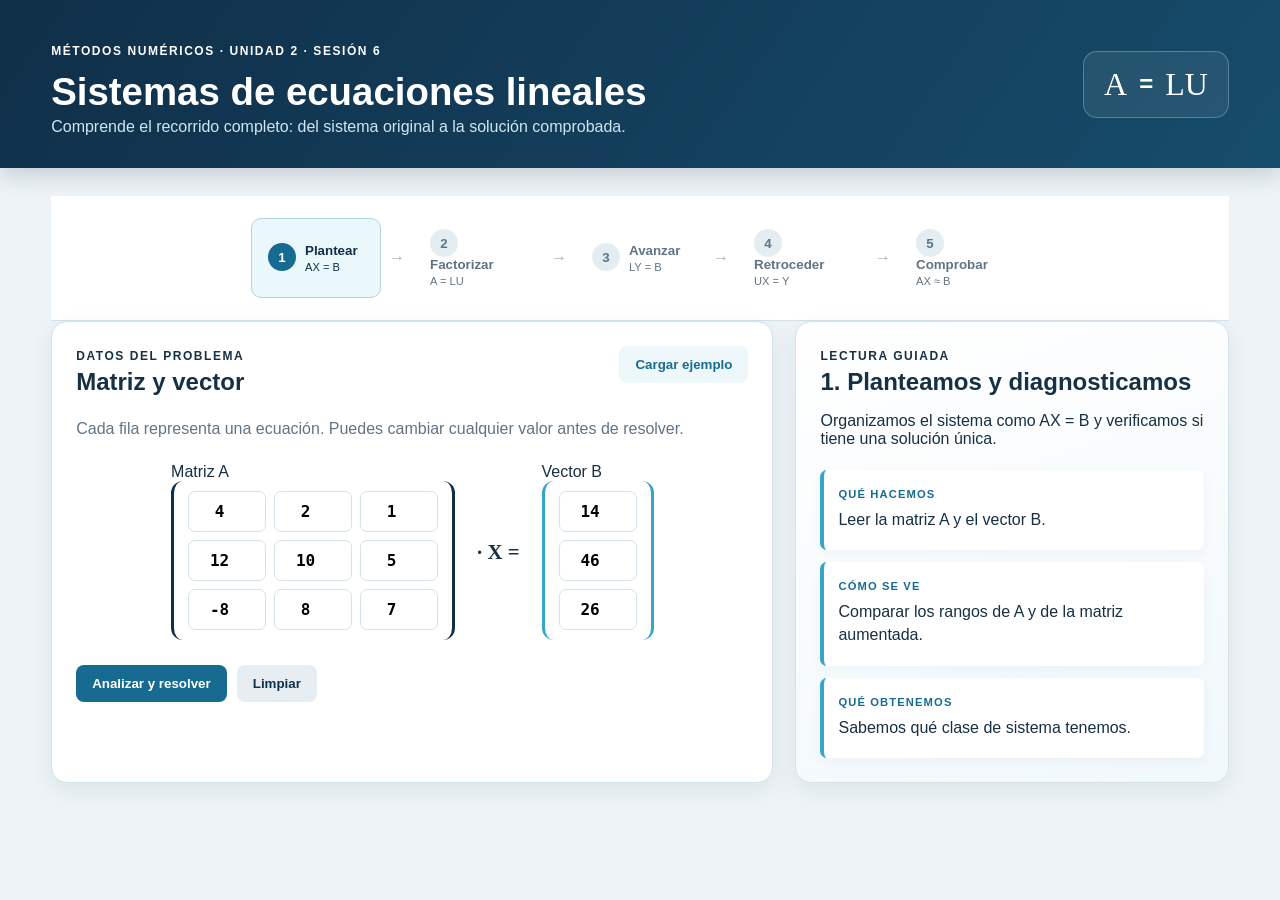
==== index.html @ 45e0201d "Publicar aplicación web de la Sesión 6" ====
<!doctype html>
<html lang="es">
<head>
  <meta charset="utf-8">
  <meta name="viewport" content="width=device-width, initial-scale=1">
  <title>Sesión 6 · Sistemas lineales y LU</title>
  <link rel="stylesheet" href="styles.css">
</head>
<body>
  <header class="hero">
    <div>
      <p class="eyebrow">MÉTODOS NUMÉRICOS · UNIDAD 2 · SESIÓN 6</p>
      <h1>Sistemas de ecuaciones lineales</h1>
      <p class="subtitle">Comprende el recorrido completo: del sistema original a la solución comprobada.</p>
    </div>
    <div class="hero-badge"><span>A</span><b>=</b><span>LU</span></div>
  </header>

  <main>
    <nav class="flow" aria-label="Etapas del ejercicio">
      <button class="flow-step active" data-stage="0"><span>1</span><b>Plantear</b><small>AX = B</small></button>
      <i>→</i>
      <button class="flow-step" data-stage="1"><span>2</span><b>Factorizar</b><small>A = LU</small></button>
      <i>→</i>
      <button class="flow-step" data-stage="2"><span>3</span><b>Avanzar</b><small>LY = B</small></button>
      <i>→</i>
      <button class="flow-step" data-stage="3"><span>4</span><b>Retroceder</b><small>UX = Y</small></button>
      <i>→</i>
      <button class="flow-step" data-stage="4"><span>5</span><b>Comprobar</b><small>AX ≈ B</small></button>
    </nav>

    <section class="workspace">
      <aside class="input-card">
        <div class="section-heading">
          <div><span class="kicker">DATOS DEL PROBLEMA</span><h2>Matriz y vector</h2></div>
          <button id="loadExample" class="ghost">Cargar ejemplo</button>
        </div>
        <p class="helper">Cada fila representa una ecuación. Puedes cambiar cualquier valor antes de resolver.</p>
        <div class="equation-layout">
          <div><label>Matriz A</label><div id="matrixA" class="matrix-grid"></div></div>
          <div class="operator">· X =</div>
          <div><label>Vector B</label><div id="vectorB" class="vector-grid"></div></div>
        </div>
        <div class="actions">
          <button id="solve" class="primary">Analizar y resolver</button>
          <button id="reset" class="secondary">Limpiar</button>
        </div>
        <div id="message" class="message hidden"></div>
      </aside>

      <section class="explain-card">
        <span class="kicker">LECTURA GUIADA</span>
        <h2 id="stageTitle">1. Planteamos el sistema</h2>
        <p id="stageIntro">Primero identificamos qué representan los datos antes de realizar operaciones.</p>
        <div class="triple">
          <article><span>QUÉ HACEMOS</span><p id="whatText">Organizamos los coeficientes en A y los términos independientes en B.</p></article>
          <article><span>CÓMO SE VE</span><p id="howText">La expresión AX = B reúne todas las ecuaciones del sistema.</p></article>
          <article><span>QUÉ OBTENEMOS</span><p id="resultText">Una representación lista para analizar y resolver.</p></article>
        </div>
      </section>
    </section>

    <section id="results" class="results hidden">
      <div id="classification" class="classification"></div>
      <div class="stage-panel" id="stagePanel"></div>
      <div class="reuse-card">
        <div>
          <span class="kicker">SIMULACIÓN DE CAMBIO DE TRÁFICO</span>
          <h3>Reutilizar L y U con un nuevo vector B</h3>
          <p>Cambia el vector sin repetir la factorización. La guía propone B₂ = (20, 62, 30)ᵀ.</p>
        </div>
        <div id="reuseB" class="reuse-inputs">
          <input type="number" value="20" aria-label="nuevo b1">
          <input type="number" value="62" aria-label="nuevo b2">
          <input type="number" value="30" aria-label="nuevo b3">
          <button id="reuse" class="primary">Resolver sin refactorizar</button>
        </div>
        <div id="reuseResult" class="hidden"></div>
      </div>
      <div class="step-controls">
        <button id="previous" class="secondary">← Anterior</button>
        <div><span id="stageCounter">Etapa 1 de 5</span><div class="progress"><i id="progressBar"></i></div></div>
        <button id="next" class="primary">Siguiente →</button>
      </div>
    </section>
  </main>
  <script src="app.js"></script>
</body>
</html>
---- styles.css ----
:root{--navy:#102f49;--blue:#176b91;--cyan:#36a6c8;--ink:#173042;--muted:#607485;--line:#d6e2e9;--soft:#f4f8fa;--white:#fff;--green:#16836b;--amber:#c57b16;--red:#b94343}
*{box-sizing:border-box}body{margin:0;background:#edf3f6;color:var(--ink);font-family:Inter,Segoe UI,Arial,sans-serif}.hero{display:flex;justify-content:space-between;align-items:center;padding:32px max(4vw,32px);color:#fff;background:linear-gradient(125deg,#102f49,#164c6b);box-shadow:0 7px 22px #102f4930}.eyebrow,.kicker{font-size:.75rem;font-weight:800;letter-spacing:.13em}.hero h1{margin:.25rem 0;font-size:clamp(1.8rem,3vw,3rem)}.subtitle{margin:0;color:#cfe7f2}.hero-badge{display:flex;gap:12px;align-items:center;padding:14px 20px;border:1px solid #ffffff40;border-radius:14px;background:#ffffff12;font-size:1.5rem}.hero-badge span{font-family:Cambria,serif;font-size:2rem}.flow{display:flex;align-items:stretch;justify-content:center;gap:8px;padding:22px 4vw;background:#fff;border-bottom:1px solid var(--line)}.flow-step{min-width:130px;padding:10px 16px;border:1px solid transparent;border-radius:10px;background:transparent;color:var(--muted);text-align:left;cursor:pointer}.flow-step span{float:left;display:grid;place-items:center;width:28px;height:28px;margin-right:9px;border-radius:50%;background:#e4edf2;font-weight:800}.flow-step b,.flow-step small{display:block}.flow-step small{margin-top:3px}.flow-step.active{color:var(--navy);border-color:#afd3e2;background:#eaf7fb}.flow-step.active span{color:#fff;background:var(--blue)}.flow i{align-self:center;color:#9eb0bb;font-style:normal}main{max-width:1500px;margin:auto;padding:28px 4vw 50px}.workspace{display:grid;grid-template-columns:1.25fr .75fr;gap:22px}.input-card,.explain-card,.results{background:#fff;border:1px solid var(--line);border-radius:16px;box-shadow:0 8px 25px #16364b12}.input-card,.explain-card{padding:24px}.section-heading{display:flex;justify-content:space-between;gap:12px;align-items:start}h2{margin:.25rem 0 .5rem}.helper{color:var(--muted)}.equation-layout{display:flex;gap:22px;align-items:center;justify-content:center;margin:25px 0}.matrix-grid{display:grid;grid-template-columns:repeat(3,78px);gap:8px;padding:10px 14px;border-left:3px solid var(--navy);border-right:3px solid var(--navy);border-radius:12px}.vector-grid{display:grid;gap:8px;padding:10px 14px;border-left:3px solid var(--cyan);border-right:3px solid var(--cyan);border-radius:12px}.matrix-grid input,.vector-grid input{width:78px;padding:10px;border:1px solid var(--line);border-radius:7px;text-align:center;font:600 1rem Consolas,monospace}.operator{font:700 1.3rem Cambria,serif}.actions{display:flex;gap:10px}.primary,.secondary,.ghost{border:0;border-radius:8px;padding:11px 16px;font-weight:750;cursor:pointer}.primary{color:#fff;background:var(--blue)}.secondary{color:var(--navy);background:#e6eef3}.ghost{color:var(--blue);background:#eef8fb}.explain-card{background:linear-gradient(160deg,#fff,#f1f8fb)}.triple{display:grid;gap:12px;margin-top:22px}.triple article{padding:14px;border-left:4px solid var(--cyan);background:#fff;border-radius:7px;box-shadow:0 3px 12px #16364b0b}.triple span{font-size:.7rem;font-weight:800;color:var(--blue);letter-spacing:.1em}.triple p{margin:.35rem 0;line-height:1.45}.message{margin-top:14px;padding:12px;border-radius:8px;background:#fff0f0;color:var(--red)}.hidden{display:none!important}.results{margin-top:22px;padding:24px}.classification{display:flex;gap:14px;align-items:center;padding:15px;border-radius:10px;background:#eef8f4;border:1px solid #b8dfd2}.classification strong{font-size:1.05rem}.pill{padding:6px 10px;border-radius:20px;color:#fff;background:var(--green);font-weight:800}.stage-panel{min-height:330px;padding:25px 0}.stage-panel h3{font-size:1.45rem;margin:0 0 8px}.stage-panel>p{color:var(--muted)}.matrix-row{display:flex;flex-wrap:wrap;gap:25px;align-items:center;margin:22px 0}.matrix-box{padding:14px 18px;background:var(--soft);border-left:3px solid var(--navy);border-right:3px solid var(--navy);border-radius:10px}.matrix-box h4{margin:0 0 10px;text-align:center;color:var(--blue)}table.math{border-collapse:collapse;font-family:Consolas,monospace}table.math td{padding:6px 13px;text-align:right}.equals{font:700 1.8rem Cambria,serif}.step-list{display:grid;gap:8px;margin-top:18px}.calc-step{display:grid;grid-template-columns:38px 160px 1fr auto;gap:12px;align-items:center;padding:11px 14px;border:1px solid var(--line);border-radius:9px}.calc-step span:first-child{display:grid;place-items:center;width:28px;height:28px;border-radius:50%;background:#deedf3}.calc-step code{color:var(--blue)}.calc-step b{font-family:Consolas,monospace}.verification{padding:16px;border-radius:10px;background:#eef8f4;border:1px solid #b8dfd2}.step-controls{display:grid;grid-template-columns:auto 1fr auto;gap:20px;align-items:center;border-top:1px solid var(--line);padding-top:18px}.step-controls>div{text-align:center}.progress{height:7px;max-width:420px;margin:8px auto 0;background:#e2eaef;border-radius:10px;overflow:hidden}.progress i{display:block;width:20%;height:100%;background:var(--cyan);transition:.3s}.result-number{font:800 1.35rem Consolas,monospace;color:var(--blue)}@media(max-width:950px){.workspace{grid-template-columns:1fr}.flow i{display:none}.flow{overflow:auto;justify-content:flex-start}.flow-step{min-width:115px}.equation-layout{flex-wrap:wrap}.calc-step{grid-template-columns:35px 1fr}.calc-step code,.calc-step b{grid-column:2}.hero-badge{display:none}}@media(max-width:600px){main{padding:18px 12px}.hero{padding:24px 18px}.matrix-grid{grid-template-columns:repeat(3,58px)}.matrix-grid input,.vector-grid input{width:58px}.operator{width:100%;text-align:center}.step-controls{grid-template-columns:1fr 1fr}.step-controls>div{grid-column:1/-1;grid-row:1}}
.reuse-card{display:grid;grid-template-columns:1fr auto;gap:16px;margin:8px 0 24px;padding:18px;border:1px solid #b8dce9;border-radius:12px;background:#f0f9fc}.reuse-card h3{margin:.3rem 0}.reuse-card p{margin:.2rem 0;color:var(--muted)}.reuse-inputs{display:flex;align-items:center;gap:8px}.reuse-inputs input{width:72px;padding:10px;border:1px solid var(--line);border-radius:7px;text-align:center}.reuse-card #reuseResult{grid-column:1/-1;padding:14px;border-radius:9px;background:#fff;border:1px solid #b8dfd2}.reuse-card #reuseResult .matrix-row{margin:8px 0}@media(max-width:850px){.reuse-card{grid-template-columns:1fr}.reuse-inputs{flex-wrap:wrap}.reuse-card #reuseResult{grid-column:auto}}
.calc-step{grid-template-columns:38px minmax(300px,1fr) minmax(280px,1fr)}.step-math{display:flex;align-items:center;gap:12px;flex-wrap:wrap}.step-math strong{min-width:165px}.calc-step p{margin:0;padding-left:14px;border-left:3px solid var(--cyan);line-height:1.45;color:#4d6473}.calc-step p em{display:block;margin-bottom:2px;color:var(--blue);font-style:normal;font-weight:800;font-size:.72rem;text-transform:uppercase;letter-spacing:.06em}@media(max-width:950px){.calc-step{grid-template-columns:35px 1fr}.calc-step p{grid-column:2}}
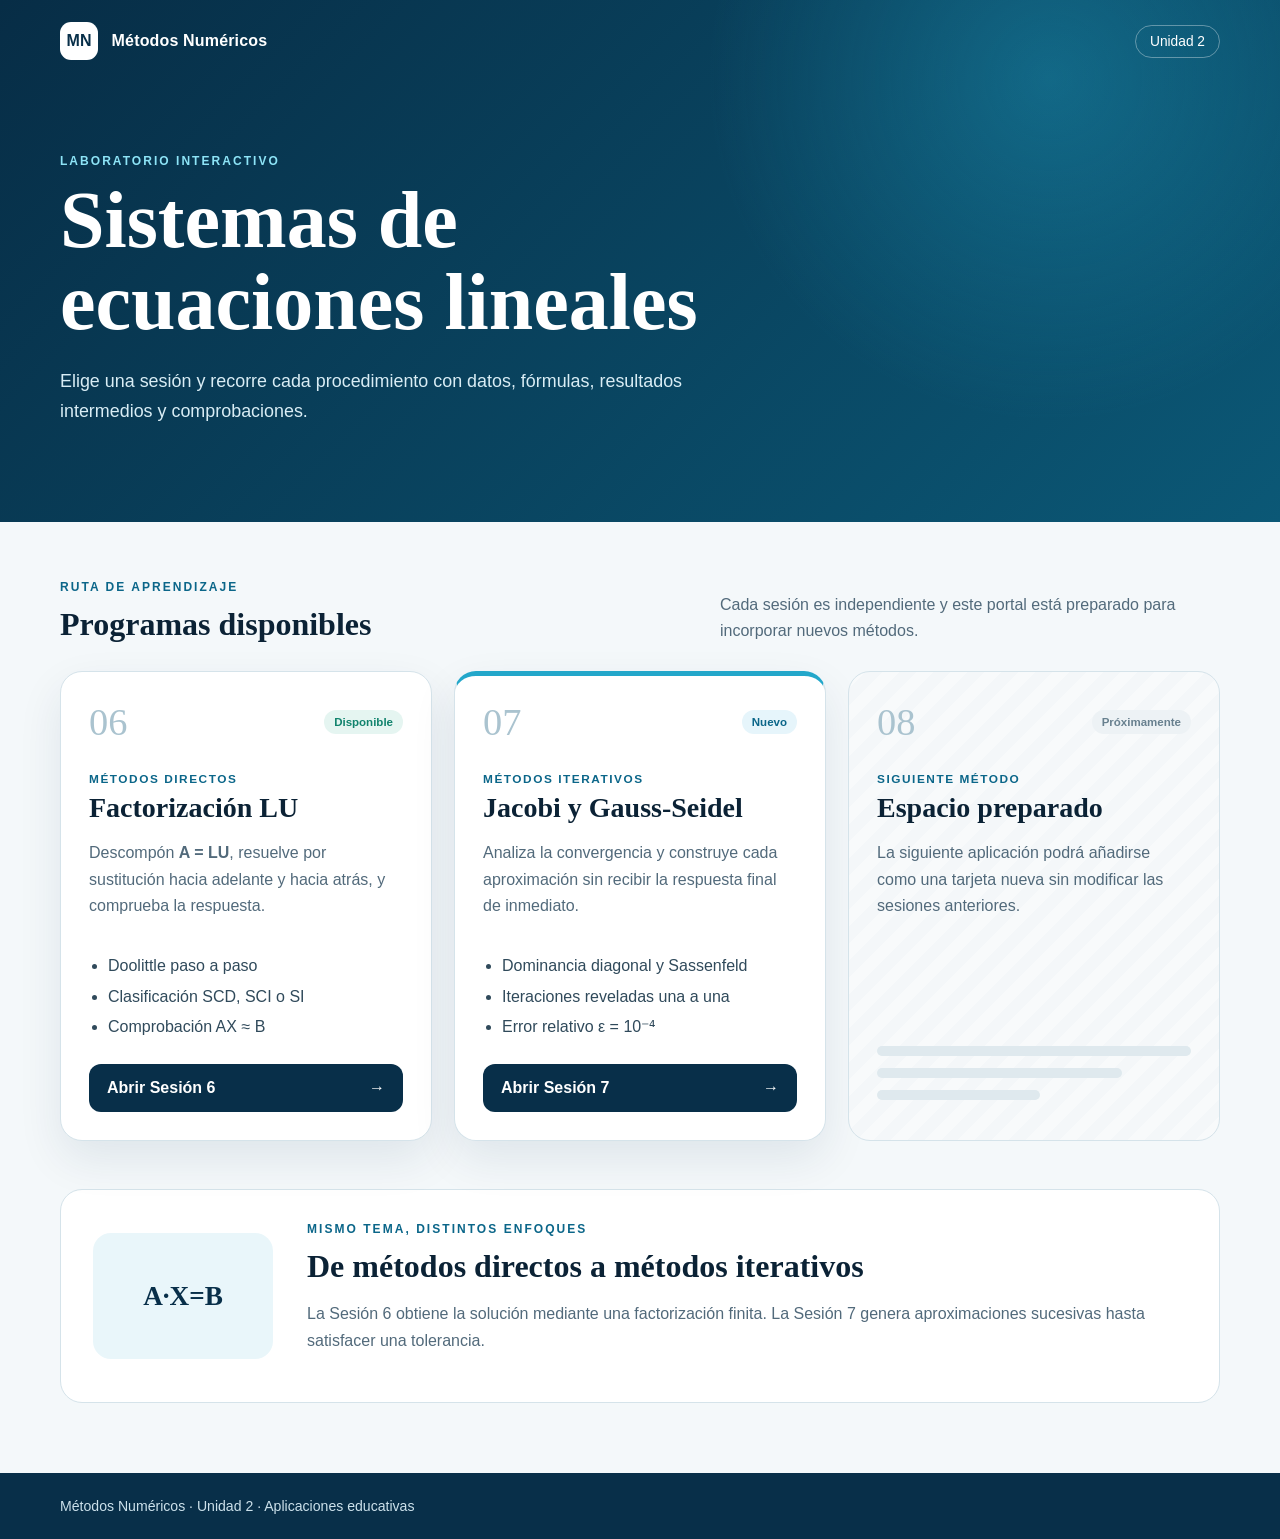
==== commit fc9ce5c2: "Agregar portal y métodos iterativos de la sesión 7" ====
--- a/index.html
+++ b/index.html
@@ -3,87 +3,67 @@
 <head>
   <meta charset="utf-8">
   <meta name="viewport" content="width=device-width, initial-scale=1">
-  <title>Sesión 6 · Sistemas lineales y LU</title>
+  <meta name="description" content="Laboratorio interactivo de Métodos Numéricos: sistemas de ecuaciones lineales.">
+  <title>Laboratorio de Métodos Numéricos</title>
+  <link rel="icon" href="data:image/svg+xml,%3Csvg xmlns='http://www.w3.org/2000/svg' viewBox='0 0 64 64'%3E%3Crect width='64' height='64' rx='15' fill='%230d4763'/%3E%3Cpath d='M16 18h32v8H16zm0 13h22v8H16zm0 13h32v8H16z' fill='%23fff'/%3E%3Ccircle cx='46' cy='35' r='7' fill='%2329a9cf'/%3E%3C/svg%3E">
   <link rel="stylesheet" href="styles.css">
 </head>
 <body>
   <header class="hero">
-    <div>
-      <p class="eyebrow">MÉTODOS NUMÉRICOS · UNIDAD 2 · SESIÓN 6</p>
+    <nav class="nav shell" aria-label="Navegación principal">
+      <a class="brand" href="./" aria-label="Inicio"><span>MN</span> Métodos Numéricos</a>
+      <span class="unit-pill">Unidad 2</span>
+    </nav>
+    <div class="hero-copy shell">
+      <p class="eyebrow">LABORATORIO INTERACTIVO</p>
       <h1>Sistemas de ecuaciones lineales</h1>
-      <p class="subtitle">Comprende el recorrido completo: del sistema original a la solución comprobada.</p>
+      <p>Elige una sesión y recorre cada procedimiento con datos, fórmulas, resultados intermedios y comprobaciones.</p>
     </div>
-    <div class="hero-badge"><span>A</span><b>=</b><span>LU</span></div>
   </header>
 
-  <main>
-    <nav class="flow" aria-label="Etapas del ejercicio">
-      <button class="flow-step active" data-stage="0"><span>1</span><b>Plantear</b><small>AX = B</small></button>
-      <i>→</i>
-      <button class="flow-step" data-stage="1"><span>2</span><b>Factorizar</b><small>A = LU</small></button>
-      <i>→</i>
-      <button class="flow-step" data-stage="2"><span>3</span><b>Avanzar</b><small>LY = B</small></button>
-      <i>→</i>
-      <button class="flow-step" data-stage="3"><span>4</span><b>Retroceder</b><small>UX = Y</small></button>
-      <i>→</i>
-      <button class="flow-step" data-stage="4"><span>5</span><b>Comprobar</b><small>AX ≈ B</small></button>
-    </nav>
-
-    <section class="workspace">
-      <aside class="input-card">
-        <div class="section-heading">
-          <div><span class="kicker">DATOS DEL PROBLEMA</span><h2>Matriz y vector</h2></div>
-          <button id="loadExample" class="ghost">Cargar ejemplo</button>
-        </div>
-        <p class="helper">Cada fila representa una ecuación. Puedes cambiar cualquier valor antes de resolver.</p>
-        <div class="equation-layout">
-          <div><label>Matriz A</label><div id="matrixA" class="matrix-grid"></div></div>
-          <div class="operator">· X =</div>
-          <div><label>Vector B</label><div id="vectorB" class="vector-grid"></div></div>
-        </div>
-        <div class="actions">
-          <button id="solve" class="primary">Analizar y resolver</button>
-          <button id="reset" class="secondary">Limpiar</button>
-        </div>
-        <div id="message" class="message hidden"></div>
-      </aside>
-
-      <section class="explain-card">
-        <span class="kicker">LECTURA GUIADA</span>
-        <h2 id="stageTitle">1. Planteamos el sistema</h2>
-        <p id="stageIntro">Primero identificamos qué representan los datos antes de realizar operaciones.</p>
-        <div class="triple">
-          <article><span>QUÉ HACEMOS</span><p id="whatText">Organizamos los coeficientes en A y los términos independientes en B.</p></article>
-          <article><span>CÓMO SE VE</span><p id="howText">La expresión AX = B reúne todas las ecuaciones del sistema.</p></article>
-          <article><span>QUÉ OBTENEMOS</span><p id="resultText">Una representación lista para analizar y resolver.</p></article>
-        </div>
-      </section>
+  <main class="shell">
+    <section class="intro" aria-labelledby="programas-title">
+      <div>
+        <p class="eyebrow dark">RUTA DE APRENDIZAJE</p>
+        <h2 id="programas-title">Programas disponibles</h2>
+      </div>
+      <p>Cada sesión es independiente y este portal está preparado para incorporar nuevos métodos.</p>
     </section>
 
-    <section id="results" class="results hidden">
-      <div id="classification" class="classification"></div>
-      <div class="stage-panel" id="stagePanel"></div>
-      <div class="reuse-card">
-        <div>
-          <span class="kicker">SIMULACIÓN DE CAMBIO DE TRÁFICO</span>
-          <h3>Reutilizar L y U con un nuevo vector B</h3>
-          <p>Cambia el vector sin repetir la factorización. La guía propone B₂ = (20, 62, 30)ᵀ.</p>
-        </div>
-        <div id="reuseB" class="reuse-inputs">
-          <input type="number" value="20" aria-label="nuevo b1">
-          <input type="number" value="62" aria-label="nuevo b2">
-          <input type="number" value="30" aria-label="nuevo b3">
-          <button id="reuse" class="primary">Resolver sin refactorizar</button>
-        </div>
-        <div id="reuseResult" class="hidden"></div>
-      </div>
-      <div class="step-controls">
-        <button id="previous" class="secondary">← Anterior</button>
-        <div><span id="stageCounter">Etapa 1 de 5</span><div class="progress"><i id="progressBar"></i></div></div>
-        <button id="next" class="primary">Siguiente →</button>
-      </div>
+    <section class="program-grid">
+      <article class="program-card">
+        <div class="card-top"><span class="session-number">06</span><span class="status ready">Disponible</span></div>
+        <p class="family">Métodos directos</p>
+        <h3>Factorización LU</h3>
+        <p>Descompón <strong>A = LU</strong>, resuelve por sustitución hacia adelante y hacia atrás, y comprueba la respuesta.</p>
+        <ul><li>Doolittle paso a paso</li><li>Clasificación SCD, SCI o SI</li><li>Comprobación AX ≈ B</li></ul>
+        <a class="primary-link" href="sesion-6-lu/">Abrir Sesión 6 <span>→</span></a>
+      </article>
+
+      <article class="program-card featured">
+        <div class="card-top"><span class="session-number">07</span><span class="status new">Nuevo</span></div>
+        <p class="family">Métodos iterativos</p>
+        <h3>Jacobi y Gauss-Seidel</h3>
+        <p>Analiza la convergencia y construye cada aproximación sin recibir la respuesta final de inmediato.</p>
+        <ul><li>Dominancia diagonal y Sassenfeld</li><li>Iteraciones reveladas una a una</li><li>Error relativo ε = 10⁻⁴</li></ul>
+        <a class="primary-link" href="sesion-7-iterativos/">Abrir Sesión 7 <span>→</span></a>
+      </article>
+
+      <article class="program-card upcoming" aria-label="Espacio preparado para una sesión futura">
+        <div class="card-top"><span class="session-number">08</span><span class="status">Próximamente</span></div>
+        <p class="family">Siguiente método</p>
+        <h3>Espacio preparado</h3>
+        <p>La siguiente aplicación podrá añadirse como una tarjeta nueva sin modificar las sesiones anteriores.</p>
+        <div class="placeholder-lines" aria-hidden="true"><span></span><span></span><span></span></div>
+      </article>
+    </section>
+
+    <section class="map-card">
+      <div class="map-icon">A·X=B</div>
+      <div><p class="eyebrow dark">MISMO TEMA, DISTINTOS ENFOQUES</p><h2>De métodos directos a métodos iterativos</h2><p>La Sesión 6 obtiene la solución mediante una factorización finita. La Sesión 7 genera aproximaciones sucesivas hasta satisfacer una tolerancia.</p></div>
     </section>
   </main>
-  <script src="app.js"></script>
+
+  <footer><div class="shell">Métodos Numéricos · Unidad 2 · Aplicaciones educativas</div></footer>
 </body>
 </html>
--- a/styles.css
+++ b/styles.css
@@ -1,4 +1,2 @@
-:root{--navy:#102f49;--blue:#176b91;--cyan:#36a6c8;--ink:#173042;--muted:#607485;--line:#d6e2e9;--soft:#f4f8fa;--white:#fff;--green:#16836b;--amber:#c57b16;--red:#b94343}
-*{box-sizing:border-box}body{margin:0;background:#edf3f6;color:var(--ink);font-family:Inter,Segoe UI,Arial,sans-serif}.hero{display:flex;justify-content:space-between;align-items:center;padding:32px max(4vw,32px);color:#fff;background:linear-gradient(125deg,#102f49,#164c6b);box-shadow:0 7px 22px #102f4930}.eyebrow,.kicker{font-size:.75rem;font-weight:800;letter-spacing:.13em}.hero h1{margin:.25rem 0;font-size:clamp(1.8rem,3vw,3rem)}.subtitle{margin:0;color:#cfe7f2}.hero-badge{display:flex;gap:12px;align-items:center;padding:14px 20px;border:1px solid #ffffff40;border-radius:14px;background:#ffffff12;font-size:1.5rem}.hero-badge span{font-family:Cambria,serif;font-size:2rem}.flow{display:flex;align-items:stretch;justify-content:center;gap:8px;padding:22px 4vw;background:#fff;border-bottom:1px solid var(--line)}.flow-step{min-width:130px;padding:10px 16px;border:1px solid transparent;border-radius:10px;background:transparent;color:var(--muted);text-align:left;cursor:pointer}.flow-step span{float:left;display:grid;place-items:center;width:28px;height:28px;margin-right:9px;border-radius:50%;background:#e4edf2;font-weight:800}.flow-step b,.flow-step small{display:block}.flow-step small{margin-top:3px}.flow-step.active{color:var(--navy);border-color:#afd3e2;background:#eaf7fb}.flow-step.active span{color:#fff;background:var(--blue)}.flow i{align-self:center;color:#9eb0bb;font-style:normal}main{max-width:1500px;margin:auto;padding:28px 4vw 50px}.workspace{display:grid;grid-template-columns:1.25fr .75fr;gap:22px}.input-card,.explain-card,.results{background:#fff;border:1px solid var(--line);border-radius:16px;box-shadow:0 8px 25px #16364b12}.input-card,.explain-card{padding:24px}.section-heading{display:flex;justify-content:space-between;gap:12px;align-items:start}h2{margin:.25rem 0 .5rem}.helper{color:var(--muted)}.equation-layout{display:flex;gap:22px;align-items:center;justify-content:center;margin:25px 0}.matrix-grid{display:grid;grid-template-columns:repeat(3,78px);gap:8px;padding:10px 14px;border-left:3px solid var(--navy);border-right:3px solid var(--navy);border-radius:12px}.vector-grid{display:grid;gap:8px;padding:10px 14px;border-left:3px solid var(--cyan);border-right:3px solid var(--cyan);border-radius:12px}.matrix-grid input,.vector-grid input{width:78px;padding:10px;border:1px solid var(--line);border-radius:7px;text-align:center;font:600 1rem Consolas,monospace}.operator{font:700 1.3rem Cambria,serif}.actions{display:flex;gap:10px}.primary,.secondary,.ghost{border:0;border-radius:8px;padding:11px 16px;font-weight:750;cursor:pointer}.primary{color:#fff;background:var(--blue)}.secondary{color:var(--navy);background:#e6eef3}.ghost{color:var(--blue);background:#eef8fb}.explain-card{background:linear-gradient(160deg,#fff,#f1f8fb)}.triple{display:grid;gap:12px;margin-top:22px}.triple article{padding:14px;border-left:4px solid var(--cyan);background:#fff;border-radius:7px;box-shadow:0 3px 12px #16364b0b}.triple span{font-size:.7rem;font-weight:800;color:var(--blue);letter-spacing:.1em}.triple p{margin:.35rem 0;line-height:1.45}.message{margin-top:14px;padding:12px;border-radius:8px;background:#fff0f0;color:var(--red)}.hidden{display:none!important}.results{margin-top:22px;padding:24px}.classification{display:flex;gap:14px;align-items:center;padding:15px;border-radius:10px;background:#eef8f4;border:1px solid #b8dfd2}.classification strong{font-size:1.05rem}.pill{padding:6px 10px;border-radius:20px;color:#fff;background:var(--green);font-weight:800}.stage-panel{min-height:330px;padding:25px 0}.stage-panel h3{font-size:1.45rem;margin:0 0 8px}.stage-panel>p{color:var(--muted)}.matrix-row{display:flex;flex-wrap:wrap;gap:25px;align-items:center;margin:22px 0}.matrix-box{padding:14px 18px;background:var(--soft);border-left:3px solid var(--navy);border-right:3px solid var(--navy);border-radius:10px}.matrix-box h4{margin:0 0 10px;text-align:center;color:var(--blue)}table.math{border-collapse:collapse;font-family:Consolas,monospace}table.math td{padding:6px 13px;text-align:right}.equals{font:700 1.8rem Cambria,serif}.step-list{display:grid;gap:8px;margin-top:18px}.calc-step{display:grid;grid-template-columns:38px 160px 1fr auto;gap:12px;align-items:center;padding:11px 14px;border:1px solid var(--line);border-radius:9px}.calc-step span:first-child{display:grid;place-items:center;width:28px;height:28px;border-radius:50%;background:#deedf3}.calc-step code{color:var(--blue)}.calc-step b{font-family:Consolas,monospace}.verification{padding:16px;border-radius:10px;background:#eef8f4;border:1px solid #b8dfd2}.step-controls{display:grid;grid-template-columns:auto 1fr auto;gap:20px;align-items:center;border-top:1px solid var(--line);padding-top:18px}.step-controls>div{text-align:center}.progress{height:7px;max-width:420px;margin:8px auto 0;background:#e2eaef;border-radius:10px;overflow:hidden}.progress i{display:block;width:20%;height:100%;background:var(--cyan);transition:.3s}.result-number{font:800 1.35rem Consolas,monospace;color:var(--blue)}@media(max-width:950px){.workspace{grid-template-columns:1fr}.flow i{display:none}.flow{overflow:auto;justify-content:flex-start}.flow-step{min-width:115px}.equation-layout{flex-wrap:wrap}.calc-step{grid-template-columns:35px 1fr}.calc-step code,.calc-step b{grid-column:2}.hero-badge{display:none}}@media(max-width:600px){main{padding:18px 12px}.hero{padding:24px 18px}.matrix-grid{grid-template-columns:repeat(3,58px)}.matrix-grid input,.vector-grid input{width:58px}.operator{width:100%;text-align:center}.step-controls{grid-template-columns:1fr 1fr}.step-controls>div{grid-column:1/-1;grid-row:1}}
-.reuse-card{display:grid;grid-template-columns:1fr auto;gap:16px;margin:8px 0 24px;padding:18px;border:1px solid #b8dce9;border-radius:12px;background:#f0f9fc}.reuse-card h3{margin:.3rem 0}.reuse-card p{margin:.2rem 0;color:var(--muted)}.reuse-inputs{display:flex;align-items:center;gap:8px}.reuse-inputs input{width:72px;padding:10px;border:1px solid var(--line);border-radius:7px;text-align:center}.reuse-card #reuseResult{grid-column:1/-1;padding:14px;border-radius:9px;background:#fff;border:1px solid #b8dfd2}.reuse-card #reuseResult .matrix-row{margin:8px 0}@media(max-width:850px){.reuse-card{grid-template-columns:1fr}.reuse-inputs{flex-wrap:wrap}.reuse-card #reuseResult{grid-column:auto}}
-.calc-step{grid-template-columns:38px minmax(300px,1fr) minmax(280px,1fr)}.step-math{display:flex;align-items:center;gap:12px;flex-wrap:wrap}.step-math strong{min-width:165px}.calc-step p{margin:0;padding-left:14px;border-left:3px solid var(--cyan);line-height:1.45;color:#4d6473}.calc-step p em{display:block;margin-bottom:2px;color:var(--blue);font-style:normal;font-weight:800;font-size:.72rem;text-transform:uppercase;letter-spacing:.06em}@media(max-width:950px){.calc-step{grid-template-columns:35px 1fr}.calc-step p{grid-column:2}}
+:root{--navy:#082f49;--blue:#0b6689;--cyan:#23a7ca;--ink:#0b2235;--muted:#526a7b;--paper:#f4f8fa;--line:#d5e3ea;--green:#11836d;--white:#fff;--shadow:0 18px 45px rgba(8,47,73,.09)}
+*{box-sizing:border-box}body{margin:0;background:var(--paper);color:var(--ink);font-family:Inter,"Segoe UI",Arial,sans-serif}.shell{width:min(1160px,calc(100% - 40px));margin:auto}.hero{color:#fff;background:radial-gradient(circle at 82% 15%,rgba(35,167,202,.34),transparent 30%),linear-gradient(135deg,#072d46,#0b5876);padding-bottom:72px}.nav{display:flex;align-items:center;justify-content:space-between;padding:22px 0}.brand{color:#fff;text-decoration:none;font-weight:800;letter-spacing:.01em}.brand span{display:inline-grid;place-items:center;width:38px;height:38px;margin-right:9px;border-radius:11px;background:#fff;color:var(--navy)}.unit-pill{padding:8px 14px;border:1px solid rgba(255,255,255,.35);border-radius:999px;font-size:.86rem}.hero-copy{padding:72px 0 24px;max-width:1160px}.eyebrow{margin:0 0 12px;color:#8de4f7;font-size:.75rem;font-weight:900;letter-spacing:.17em}.eyebrow.dark{color:var(--blue)}h1{max-width:780px;margin:0;font-family:Georgia,serif;font-size:clamp(2.7rem,7vw,5rem);line-height:1.02}.hero-copy>p:last-child{max-width:700px;margin:24px 0 0;color:#d9edf5;font-size:1.12rem;line-height:1.65}.intro{display:flex;align-items:end;justify-content:space-between;gap:40px;padding:58px 0 28px}.intro h2,.map-card h2{margin:0;font-family:Georgia,serif;font-size:2rem}.intro>p{max-width:500px;margin:0;color:var(--muted);line-height:1.6}.program-grid{display:grid;grid-template-columns:repeat(3,1fr);gap:22px}.program-card{min-height:470px;padding:28px;border:1px solid var(--line);border-radius:22px;background:var(--white);box-shadow:var(--shadow);display:flex;flex-direction:column;transition:.2s ease}.program-card:not(.upcoming):hover{transform:translateY(-5px);border-color:#99ccdf}.program-card.featured{border-top:5px solid var(--cyan);padding-top:24px}.card-top{display:flex;align-items:center;justify-content:space-between}.session-number{font-family:Georgia,serif;font-size:2.4rem;color:#aac3cf}.status{padding:6px 10px;border-radius:999px;background:#edf2f5;color:#68808f;font-size:.72rem;font-weight:800}.status.ready{background:#e5f5f1;color:var(--green)}.status.new{background:#e6f5fb;color:var(--blue)}.family{margin:28px 0 6px;color:var(--blue);font-size:.74rem;font-weight:900;text-transform:uppercase;letter-spacing:.13em}.program-card h3{margin:0;font-family:Georgia,serif;font-size:1.75rem}.program-card>p:not(.family){color:var(--muted);line-height:1.65}.program-card ul{padding-left:19px;color:#304a5b;line-height:1.9}.primary-link{display:flex;align-items:center;justify-content:space-between;margin-top:auto;padding:15px 18px;border-radius:12px;background:var(--navy);color:#fff;text-decoration:none;font-weight:800}.primary-link:hover{background:var(--blue)}.upcoming{background:repeating-linear-gradient(135deg,#f8fafb,#f8fafb 12px,#f4f7f9 12px,#f4f7f9 24px);box-shadow:none}.placeholder-lines{margin-top:auto}.placeholder-lines span{display:block;width:100%;height:10px;margin:12px 0;border-radius:6px;background:#dfe9ee}.placeholder-lines span:nth-child(2){width:78%}.placeholder-lines span:nth-child(3){width:52%}.map-card{display:grid;grid-template-columns:180px 1fr;align-items:center;gap:34px;margin:48px 0 70px;padding:32px;border-radius:22px;background:#fff;border:1px solid var(--line)}.map-icon{display:grid;place-items:center;height:126px;border-radius:18px;background:#e9f6fa;color:var(--navy);font:700 1.7rem Georgia,serif}.map-card p:last-child{color:var(--muted);line-height:1.65}footer{padding:25px 0;background:var(--navy);color:#cce1eb;font-size:.88rem}@media(max-width:900px){.program-grid{grid-template-columns:1fr 1fr}.upcoming{grid-column:1/-1;min-height:300px}.intro{align-items:start;flex-direction:column}.map-card{grid-template-columns:1fr}.map-icon{height:90px}}@media(max-width:620px){.shell{width:min(100% - 24px,1160px)}.hero{padding-bottom:45px}.hero-copy{padding-top:46px}.program-grid{grid-template-columns:1fr}.upcoming{grid-column:auto}.program-card{min-height:auto}.primary-link{margin-top:24px}.map-card{padding:22px}}
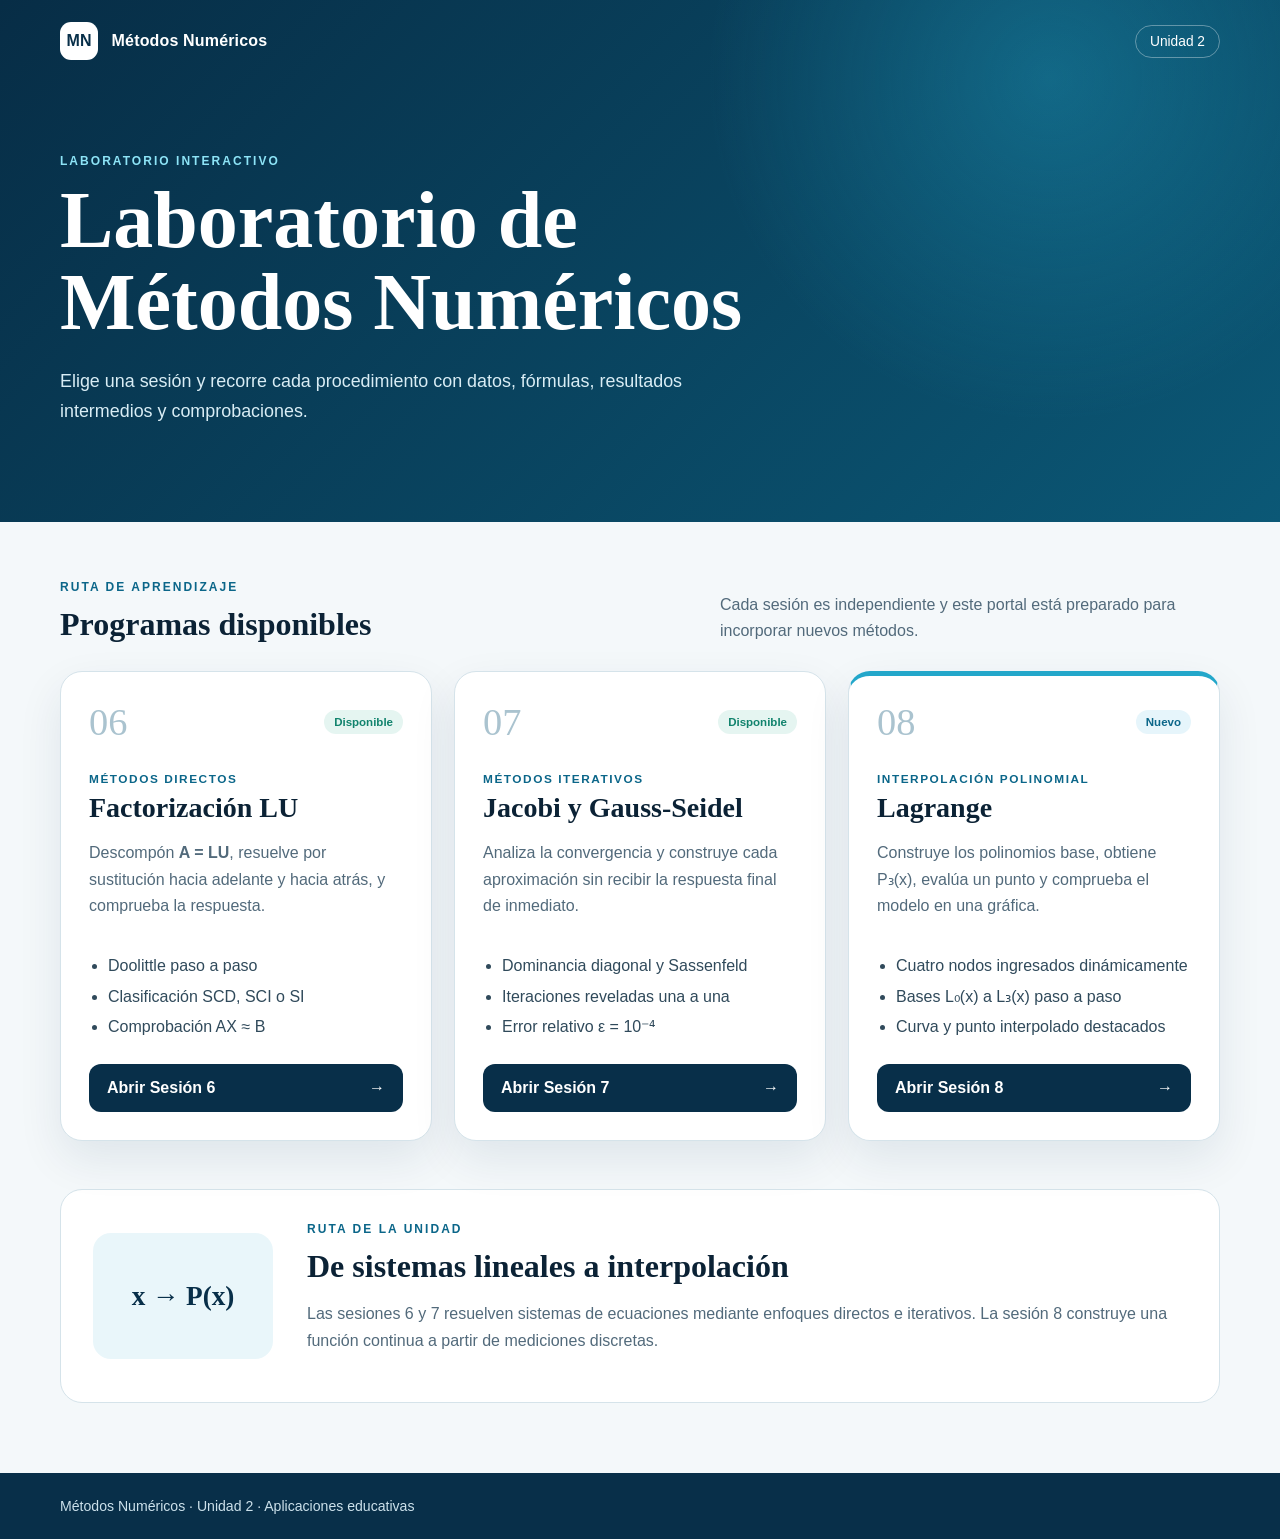
==== commit f50efc0f: "Add guided Session 8 Lagrange interpolation" ====
--- a/index.html
+++ b/index.html
@@ -3,10 +3,10 @@
 <head>
   <meta charset="utf-8">
   <meta name="viewport" content="width=device-width, initial-scale=1">
-  <meta name="description" content="Laboratorio interactivo de Métodos Numéricos: sistemas de ecuaciones lineales.">
+  <meta name="description" content="Laboratorio interactivo de Métodos Numéricos con procedimientos guiados.">
   <title>Laboratorio de Métodos Numéricos</title>
   <link rel="icon" href="data:image/svg+xml,%3Csvg xmlns='http://www.w3.org/2000/svg' viewBox='0 0 64 64'%3E%3Crect width='64' height='64' rx='15' fill='%230d4763'/%3E%3Cpath d='M16 18h32v8H16zm0 13h22v8H16zm0 13h32v8H16z' fill='%23fff'/%3E%3Ccircle cx='46' cy='35' r='7' fill='%2329a9cf'/%3E%3C/svg%3E">
-  <link rel="stylesheet" href="styles.css">
+  <link rel="stylesheet" href="styles.css?v=20260924-2">
 </head>
 <body>
   <header class="hero">
@@ -16,7 +16,7 @@
     </nav>
     <div class="hero-copy shell">
       <p class="eyebrow">LABORATORIO INTERACTIVO</p>
-      <h1>Sistemas de ecuaciones lineales</h1>
+      <h1>Laboratorio de Métodos Numéricos</h1>
       <p>Elige una sesión y recorre cada procedimiento con datos, fórmulas, resultados intermedios y comprobaciones.</p>
     </div>
   </header>
@@ -40,8 +40,8 @@
         <a class="primary-link" href="sesion-6-lu/">Abrir Sesión 6 <span>→</span></a>
       </article>
 
-      <article class="program-card featured">
-        <div class="card-top"><span class="session-number">07</span><span class="status new">Nuevo</span></div>
+      <article class="program-card">
+        <div class="card-top"><span class="session-number">07</span><span class="status ready">Disponible</span></div>
         <p class="family">Métodos iterativos</p>
         <h3>Jacobi y Gauss-Seidel</h3>
         <p>Analiza la convergencia y construye cada aproximación sin recibir la respuesta final de inmediato.</p>
@@ -49,18 +49,19 @@
         <a class="primary-link" href="sesion-7-iterativos/">Abrir Sesión 7 <span>→</span></a>
       </article>
 
-      <article class="program-card upcoming" aria-label="Espacio preparado para una sesión futura">
-        <div class="card-top"><span class="session-number">08</span><span class="status">Próximamente</span></div>
-        <p class="family">Siguiente método</p>
-        <h3>Espacio preparado</h3>
-        <p>La siguiente aplicación podrá añadirse como una tarjeta nueva sin modificar las sesiones anteriores.</p>
-        <div class="placeholder-lines" aria-hidden="true"><span></span><span></span><span></span></div>
+      <article class="program-card featured">
+        <div class="card-top"><span class="session-number">08</span><span class="status new">Nuevo</span></div>
+        <p class="family">Interpolación polinomial</p>
+        <h3>Lagrange</h3>
+        <p>Construye los polinomios base, obtiene P₃(x), evalúa un punto y comprueba el modelo en una gráfica.</p>
+        <ul><li>Cuatro nodos ingresados dinámicamente</li><li>Bases L₀(x) a L₃(x) paso a paso</li><li>Curva y punto interpolado destacados</li></ul>
+        <a class="primary-link" href="sesion-8-interpolacion/">Abrir Sesión 8 <span>→</span></a>
       </article>
     </section>
 
     <section class="map-card">
-      <div class="map-icon">A·X=B</div>
-      <div><p class="eyebrow dark">MISMO TEMA, DISTINTOS ENFOQUES</p><h2>De métodos directos a métodos iterativos</h2><p>La Sesión 6 obtiene la solución mediante una factorización finita. La Sesión 7 genera aproximaciones sucesivas hasta satisfacer una tolerancia.</p></div>
+      <div class="map-icon">x → P(x)</div>
+      <div><p class="eyebrow dark">RUTA DE LA UNIDAD</p><h2>De sistemas lineales a interpolación</h2><p>Las sesiones 6 y 7 resuelven sistemas de ecuaciones mediante enfoques directos e iterativos. La sesión 8 construye una función continua a partir de mediciones discretas.</p></div>
     </section>
   </main>
 
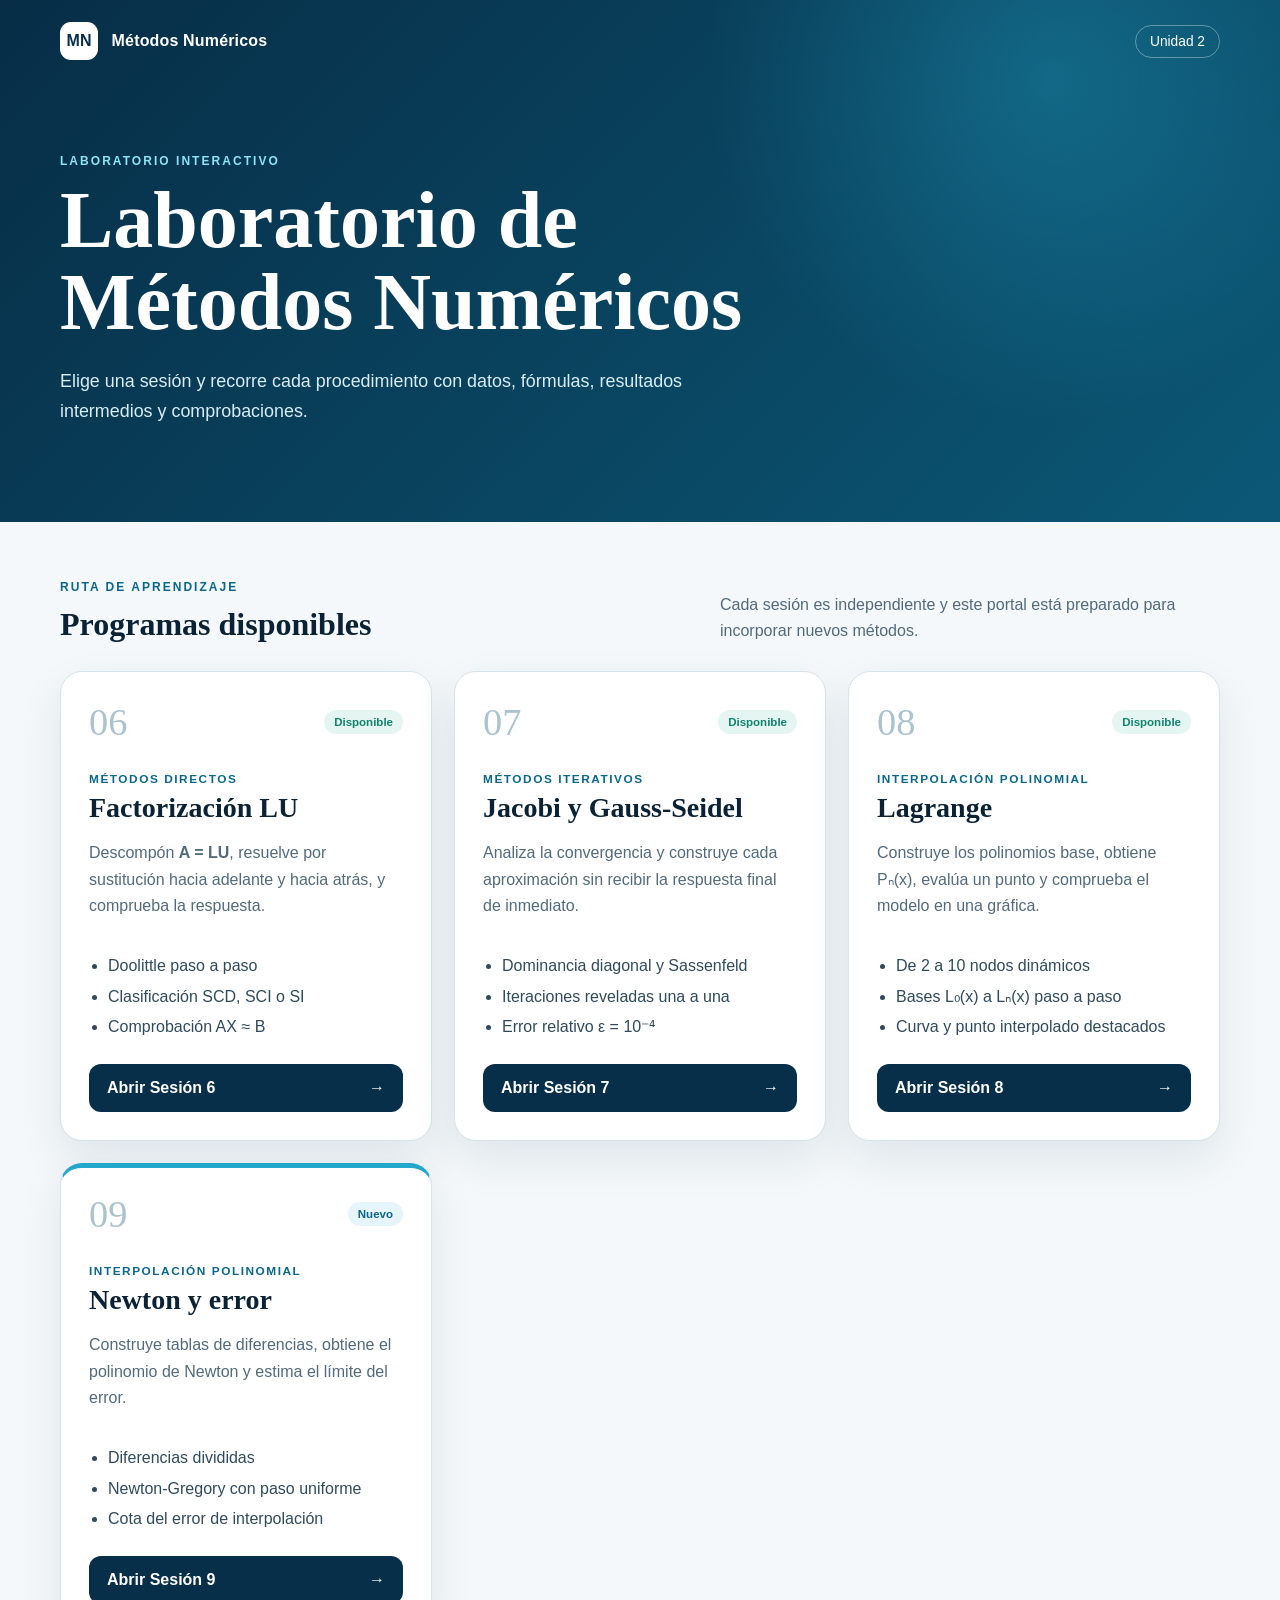
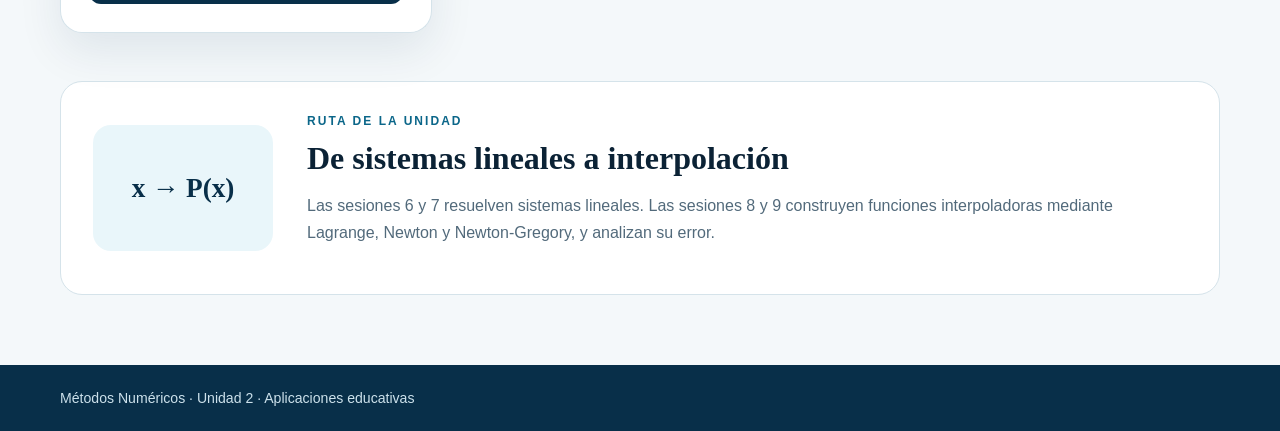
==== commit b36679af: "Agregar Sesion 9 de interpolacion de Newton" ====
--- a/index.html
+++ b/index.html
@@ -6,7 +6,7 @@
   <meta name="description" content="Laboratorio interactivo de Métodos Numéricos con procedimientos guiados.">
   <title>Laboratorio de Métodos Numéricos</title>
   <link rel="icon" href="data:image/svg+xml,%3Csvg xmlns='http://www.w3.org/2000/svg' viewBox='0 0 64 64'%3E%3Crect width='64' height='64' rx='15' fill='%230d4763'/%3E%3Cpath d='M16 18h32v8H16zm0 13h22v8H16zm0 13h32v8H16z' fill='%23fff'/%3E%3Ccircle cx='46' cy='35' r='7' fill='%2329a9cf'/%3E%3C/svg%3E">
-  <link rel="stylesheet" href="styles.css?v=20260924-2">
+  <link rel="stylesheet" href="styles.css?v=20261015-1">
 </head>
 <body>
   <header class="hero">
@@ -49,19 +49,28 @@
         <a class="primary-link" href="sesion-7-iterativos/">Abrir Sesión 7 <span>→</span></a>
       </article>
 
-      <article class="program-card featured">
-        <div class="card-top"><span class="session-number">08</span><span class="status new">Nuevo</span></div>
+      <article class="program-card">
+        <div class="card-top"><span class="session-number">08</span><span class="status ready">Disponible</span></div>
         <p class="family">Interpolación polinomial</p>
         <h3>Lagrange</h3>
-        <p>Construye los polinomios base, obtiene P₃(x), evalúa un punto y comprueba el modelo en una gráfica.</p>
-        <ul><li>Cuatro nodos ingresados dinámicamente</li><li>Bases L₀(x) a L₃(x) paso a paso</li><li>Curva y punto interpolado destacados</li></ul>
+        <p>Construye los polinomios base, obtiene Pₙ(x), evalúa un punto y comprueba el modelo en una gráfica.</p>
+        <ul><li>De 2 a 10 nodos dinámicos</li><li>Bases L₀(x) a Lₙ(x) paso a paso</li><li>Curva y punto interpolado destacados</li></ul>
         <a class="primary-link" href="sesion-8-interpolacion/">Abrir Sesión 8 <span>→</span></a>
+      </article>
+
+      <article class="program-card featured">
+        <div class="card-top"><span class="session-number">09</span><span class="status new">Nuevo</span></div>
+        <p class="family">Interpolación polinomial</p>
+        <h3>Newton y error</h3>
+        <p>Construye tablas de diferencias, obtiene el polinomio de Newton y estima el límite del error.</p>
+        <ul><li>Diferencias divididas</li><li>Newton-Gregory con paso uniforme</li><li>Cota del error de interpolación</li></ul>
+        <a class="primary-link" href="sesion-9-newton/">Abrir Sesión 9 <span>→</span></a>
       </article>
     </section>
 
     <section class="map-card">
       <div class="map-icon">x → P(x)</div>
-      <div><p class="eyebrow dark">RUTA DE LA UNIDAD</p><h2>De sistemas lineales a interpolación</h2><p>Las sesiones 6 y 7 resuelven sistemas de ecuaciones mediante enfoques directos e iterativos. La sesión 8 construye una función continua a partir de mediciones discretas.</p></div>
+      <div><p class="eyebrow dark">RUTA DE LA UNIDAD</p><h2>De sistemas lineales a interpolación</h2><p>Las sesiones 6 y 7 resuelven sistemas lineales. Las sesiones 8 y 9 construyen funciones interpoladoras mediante Lagrange, Newton y Newton-Gregory, y analizan su error.</p></div>
     </section>
   </main>
 
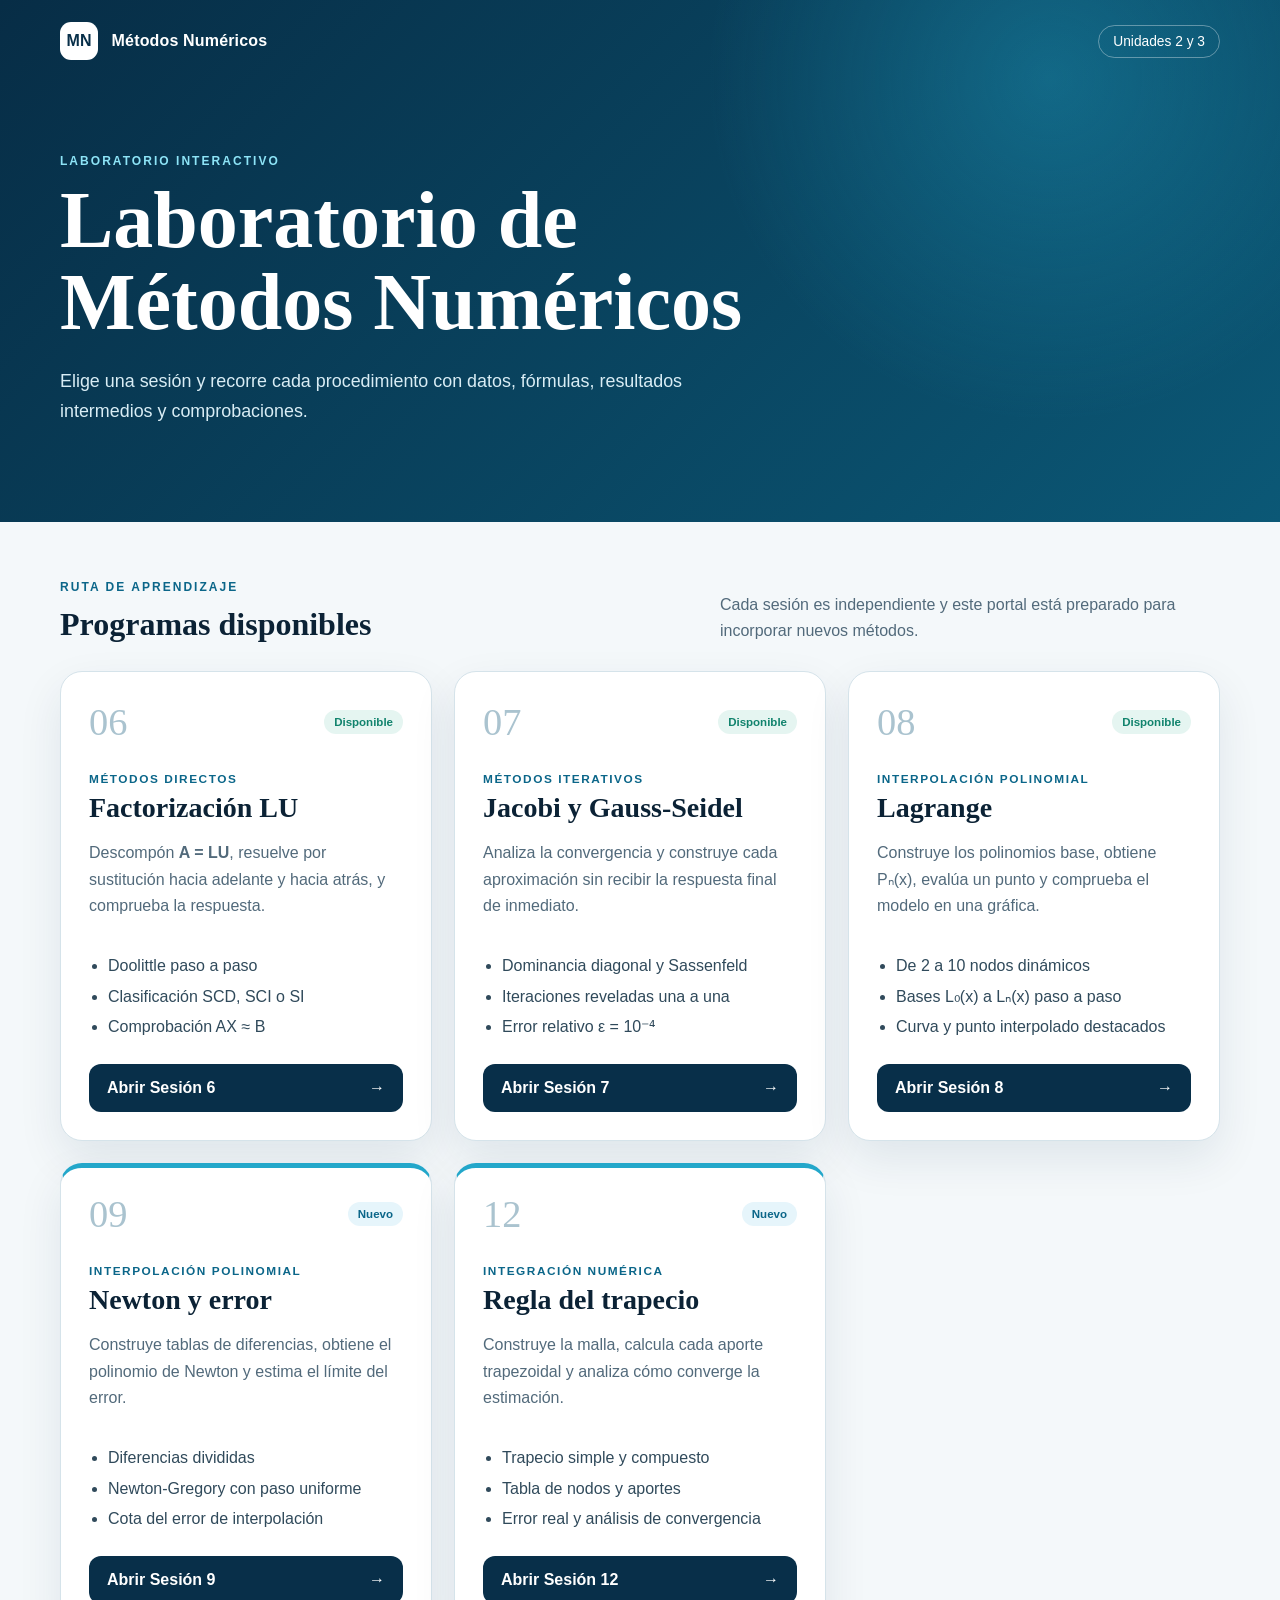
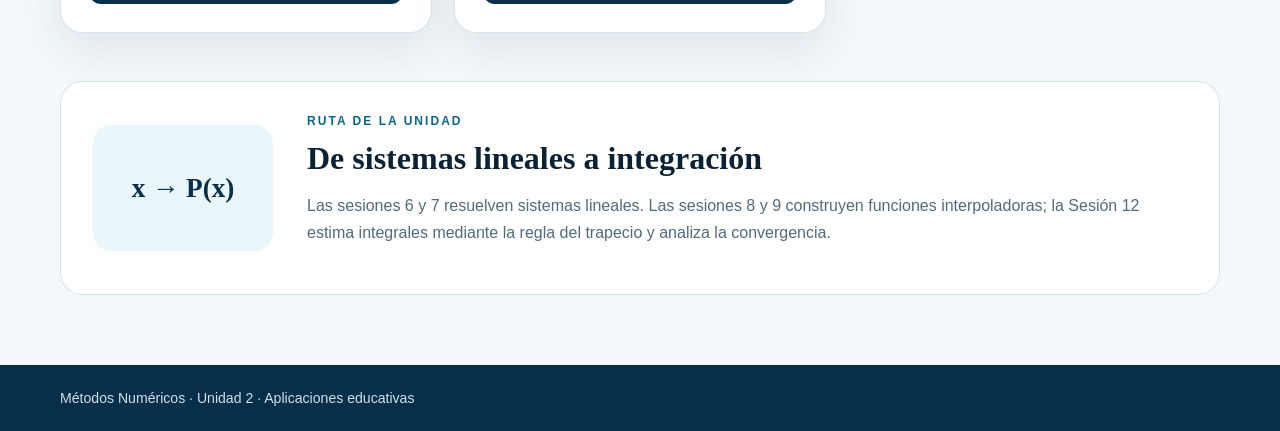
==== commit a3816ac6: "Agrega Sesion 12 de integracion por trapecios" ====
--- a/index.html
+++ b/index.html
@@ -12,7 +12,7 @@
   <header class="hero">
     <nav class="nav shell" aria-label="Navegación principal">
       <a class="brand" href="./" aria-label="Inicio"><span>MN</span> Métodos Numéricos</a>
-      <span class="unit-pill">Unidad 2</span>
+      <span class="unit-pill">Unidades 2 y 3</span>
     </nav>
     <div class="hero-copy shell">
       <p class="eyebrow">LABORATORIO INTERACTIVO</p>
@@ -66,11 +66,20 @@
         <ul><li>Diferencias divididas</li><li>Newton-Gregory con paso uniforme</li><li>Cota del error de interpolación</li></ul>
         <a class="primary-link" href="sesion-9-newton/">Abrir Sesión 9 <span>→</span></a>
       </article>
+
+      <article class="program-card featured">
+        <div class="card-top"><span class="session-number">12</span><span class="status new">Nuevo</span></div>
+        <p class="family">Integración numérica</p>
+        <h3>Regla del trapecio</h3>
+        <p>Construye la malla, calcula cada aporte trapezoidal y analiza cómo converge la estimación.</p>
+        <ul><li>Trapecio simple y compuesto</li><li>Tabla de nodos y aportes</li><li>Error real y análisis de convergencia</li></ul>
+        <a class="primary-link" href="sesion-12-integracion/">Abrir Sesión 12 <span>→</span></a>
+      </article>
     </section>
 
     <section class="map-card">
       <div class="map-icon">x → P(x)</div>
-      <div><p class="eyebrow dark">RUTA DE LA UNIDAD</p><h2>De sistemas lineales a interpolación</h2><p>Las sesiones 6 y 7 resuelven sistemas lineales. Las sesiones 8 y 9 construyen funciones interpoladoras mediante Lagrange, Newton y Newton-Gregory, y analizan su error.</p></div>
+      <div><p class="eyebrow dark">RUTA DE LA UNIDAD</p><h2>De sistemas lineales a integración</h2><p>Las sesiones 6 y 7 resuelven sistemas lineales. Las sesiones 8 y 9 construyen funciones interpoladoras; la Sesión 12 estima integrales mediante la regla del trapecio y analiza la convergencia.</p></div>
     </section>
   </main>
 
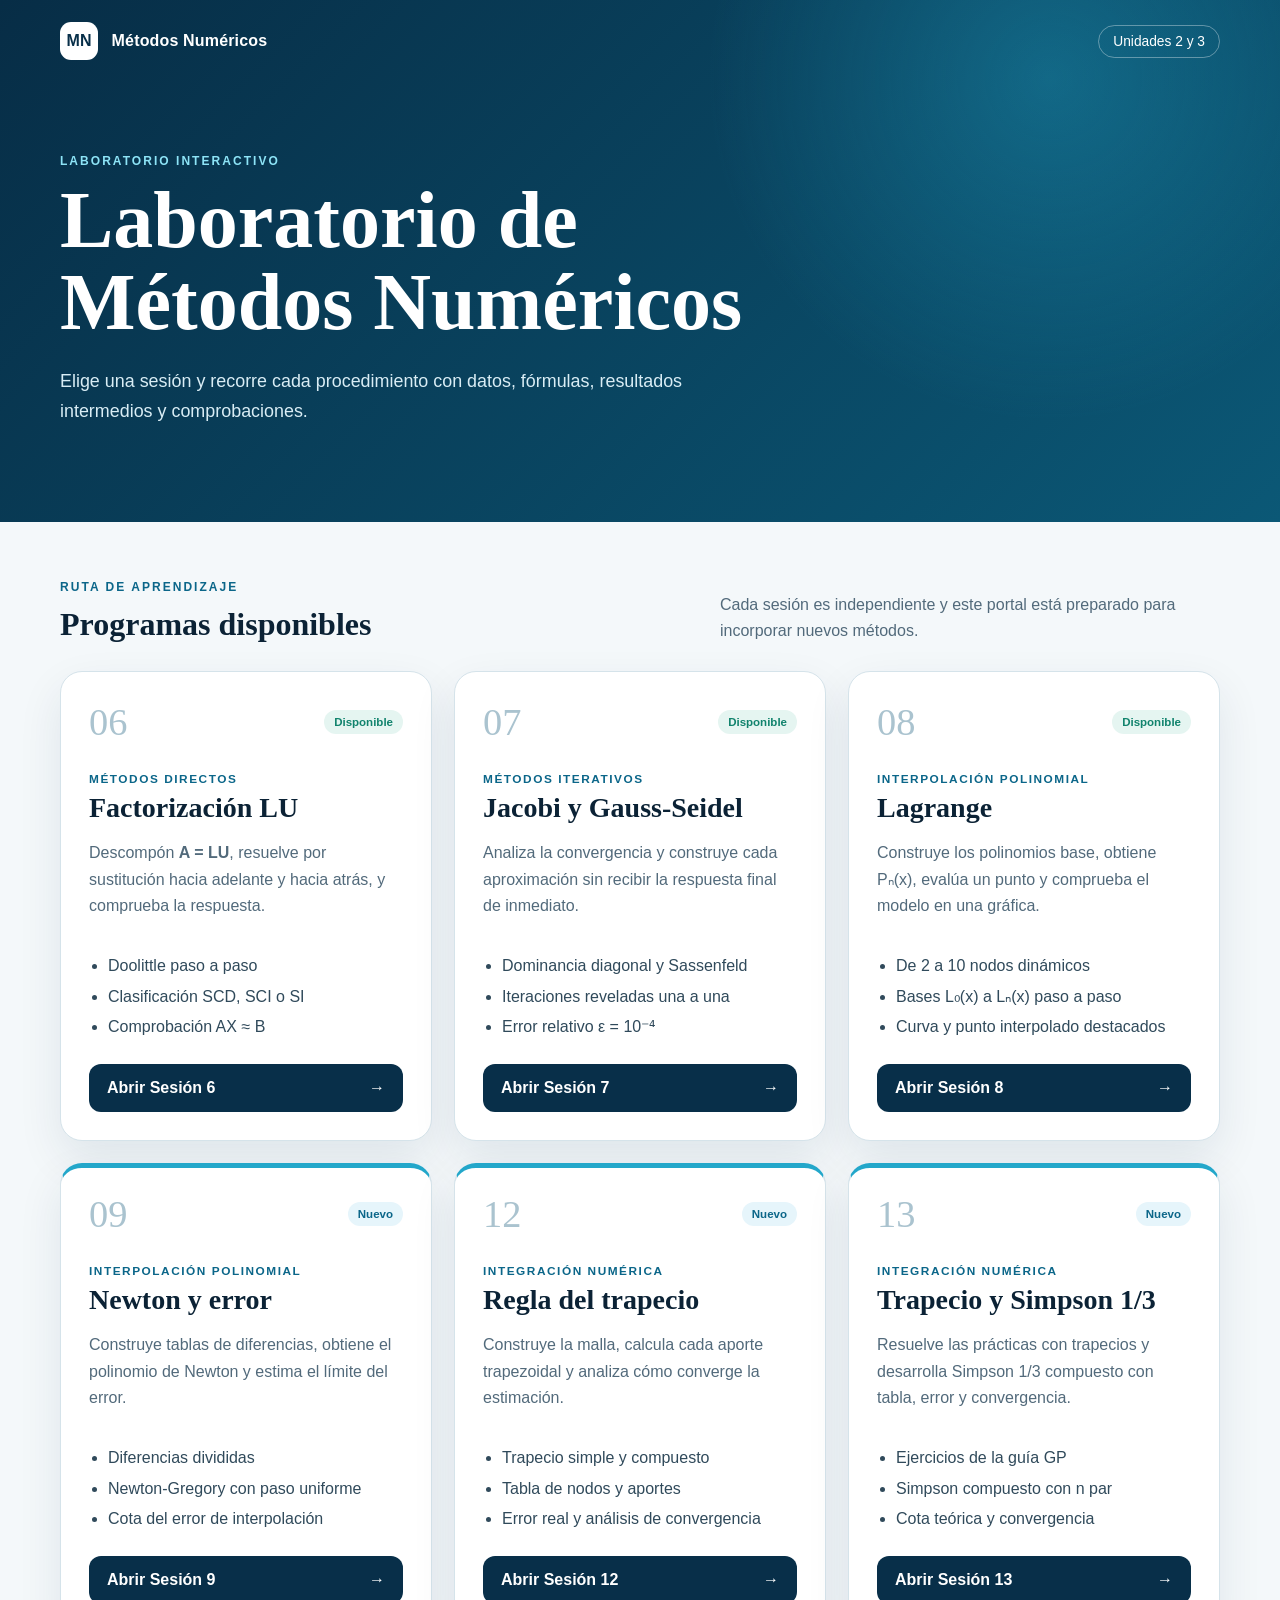
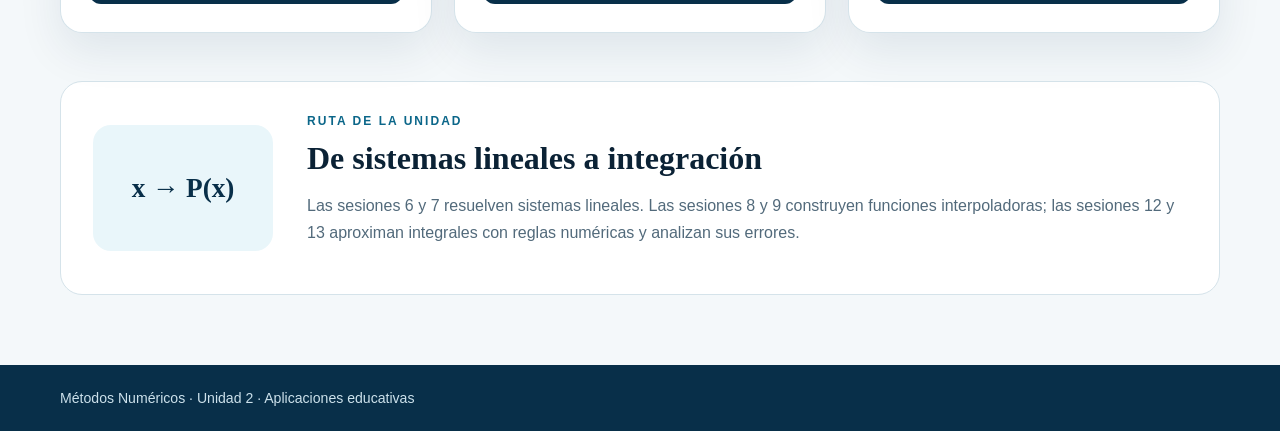
==== commit cee1fe08: "Add session 13 numerical integration lab" ====
--- a/index.html
+++ b/index.html
@@ -75,11 +75,20 @@
         <ul><li>Trapecio simple y compuesto</li><li>Tabla de nodos y aportes</li><li>Error real y análisis de convergencia</li></ul>
         <a class="primary-link" href="sesion-12-integracion/">Abrir Sesión 12 <span>→</span></a>
       </article>
+
+      <article class="program-card featured">
+        <div class="card-top"><span class="session-number">13</span><span class="status new">Nuevo</span></div>
+        <p class="family">Integración numérica</p>
+        <h3>Trapecio y Simpson 1/3</h3>
+        <p>Resuelve las prácticas con trapecios y desarrolla Simpson 1/3 compuesto con tabla, error y convergencia.</p>
+        <ul><li>Ejercicios de la guía GP</li><li>Simpson compuesto con n par</li><li>Cota teórica y convergencia</li></ul>
+        <a class="primary-link" href="sesion-13-integracion/">Abrir Sesión 13 <span>→</span></a>
+      </article>
     </section>
 
     <section class="map-card">
       <div class="map-icon">x → P(x)</div>
-      <div><p class="eyebrow dark">RUTA DE LA UNIDAD</p><h2>De sistemas lineales a integración</h2><p>Las sesiones 6 y 7 resuelven sistemas lineales. Las sesiones 8 y 9 construyen funciones interpoladoras; la Sesión 12 estima integrales mediante la regla del trapecio y analiza la convergencia.</p></div>
+      <div><p class="eyebrow dark">RUTA DE LA UNIDAD</p><h2>De sistemas lineales a integración</h2><p>Las sesiones 6 y 7 resuelven sistemas lineales. Las sesiones 8 y 9 construyen funciones interpoladoras; las sesiones 12 y 13 aproximan integrales con reglas numéricas y analizan sus errores.</p></div>
     </section>
   </main>
 
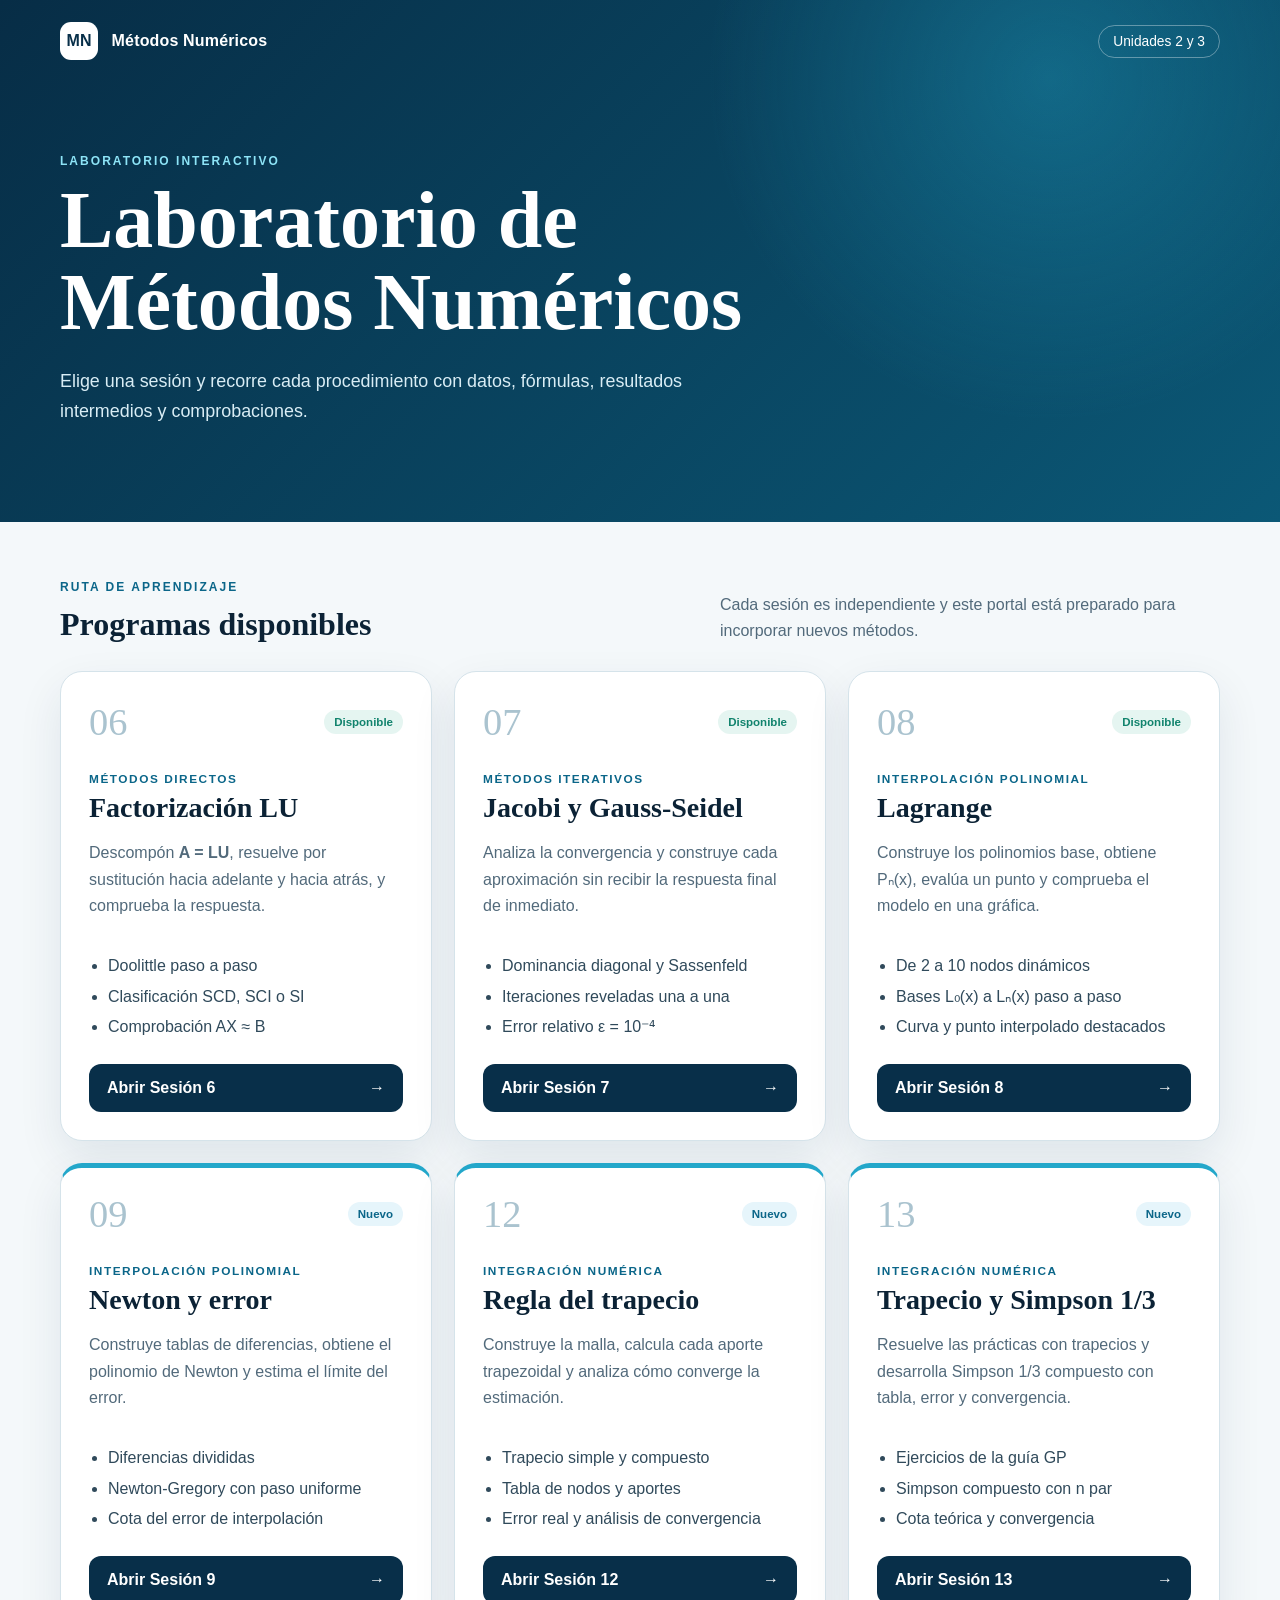
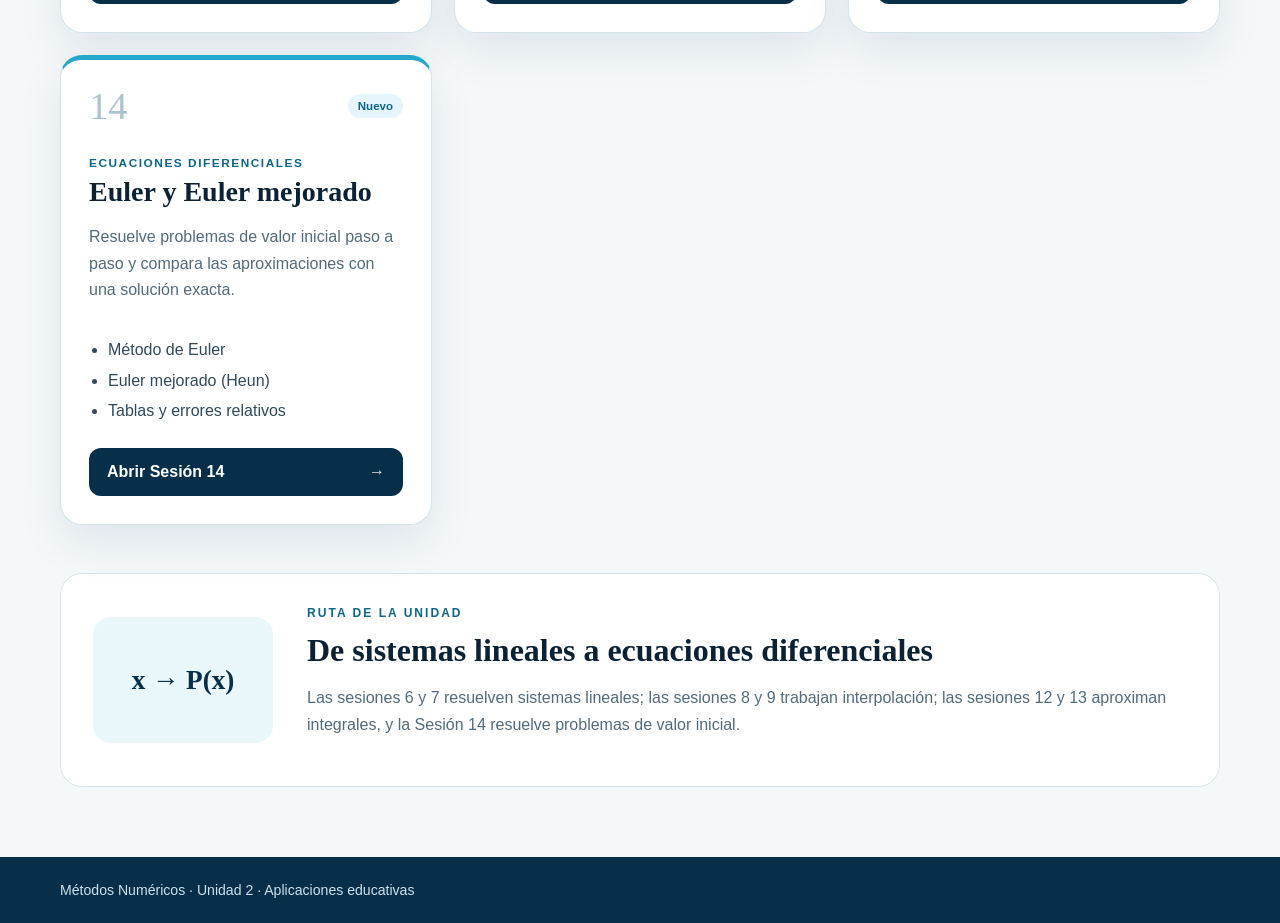
==== commit 422c108b: "Add session 14 Euler ODE lab" ====
--- a/index.html
+++ b/index.html
@@ -84,11 +84,20 @@
         <ul><li>Ejercicios de la guía GP</li><li>Simpson compuesto con n par</li><li>Cota teórica y convergencia</li></ul>
         <a class="primary-link" href="sesion-13-integracion/">Abrir Sesión 13 <span>→</span></a>
       </article>
+
+      <article class="program-card featured">
+        <div class="card-top"><span class="session-number">14</span><span class="status new">Nuevo</span></div>
+        <p class="family">Ecuaciones diferenciales</p>
+        <h3>Euler y Euler mejorado</h3>
+        <p>Resuelve problemas de valor inicial paso a paso y compara las aproximaciones con una solución exacta.</p>
+        <ul><li>Método de Euler</li><li>Euler mejorado (Heun)</li><li>Tablas y errores relativos</li></ul>
+        <a class="primary-link" href="sesion-14-edo/">Abrir Sesión 14 <span>→</span></a>
+      </article>
     </section>
 
     <section class="map-card">
       <div class="map-icon">x → P(x)</div>
-      <div><p class="eyebrow dark">RUTA DE LA UNIDAD</p><h2>De sistemas lineales a integración</h2><p>Las sesiones 6 y 7 resuelven sistemas lineales. Las sesiones 8 y 9 construyen funciones interpoladoras; las sesiones 12 y 13 aproximan integrales con reglas numéricas y analizan sus errores.</p></div>
+      <div><p class="eyebrow dark">RUTA DE LA UNIDAD</p><h2>De sistemas lineales a ecuaciones diferenciales</h2><p>Las sesiones 6 y 7 resuelven sistemas lineales; las sesiones 8 y 9 trabajan interpolación; las sesiones 12 y 13 aproximan integrales, y la Sesión 14 resuelve problemas de valor inicial.</p></div>
     </section>
   </main>
 
